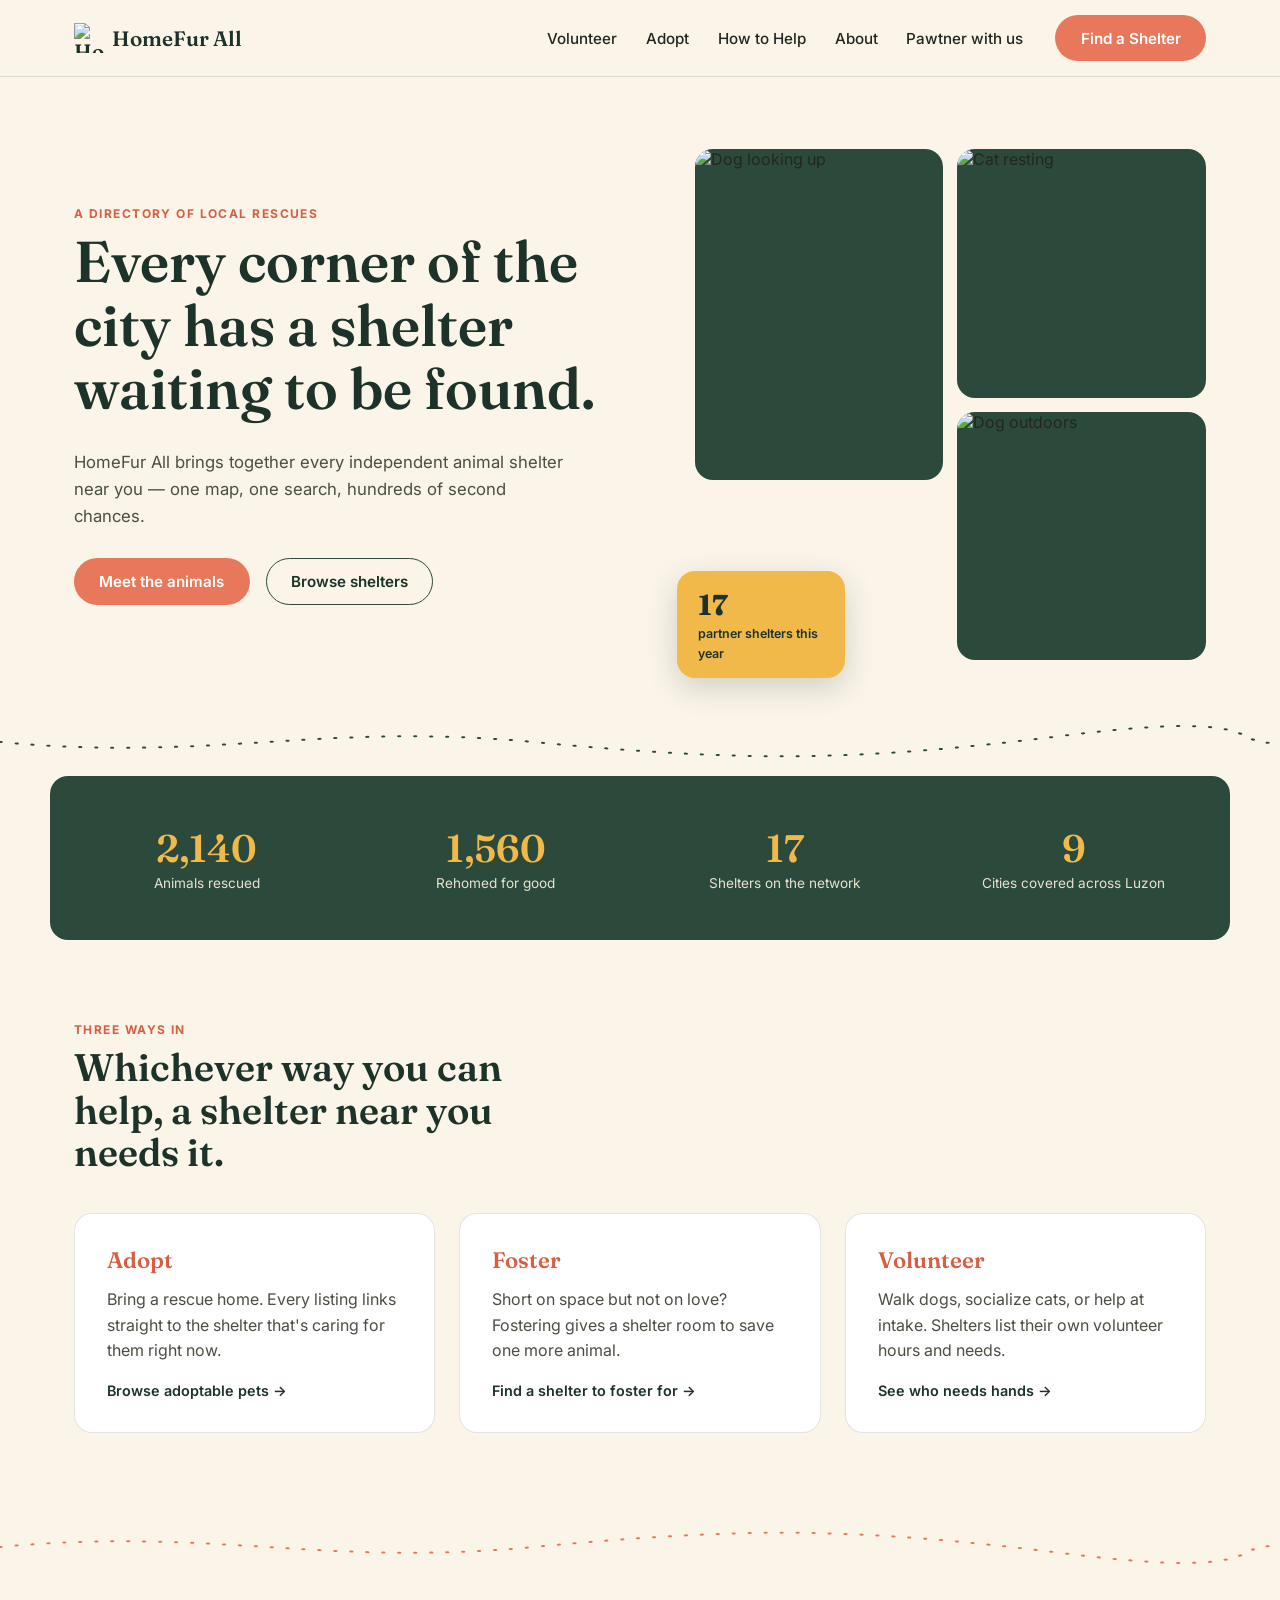
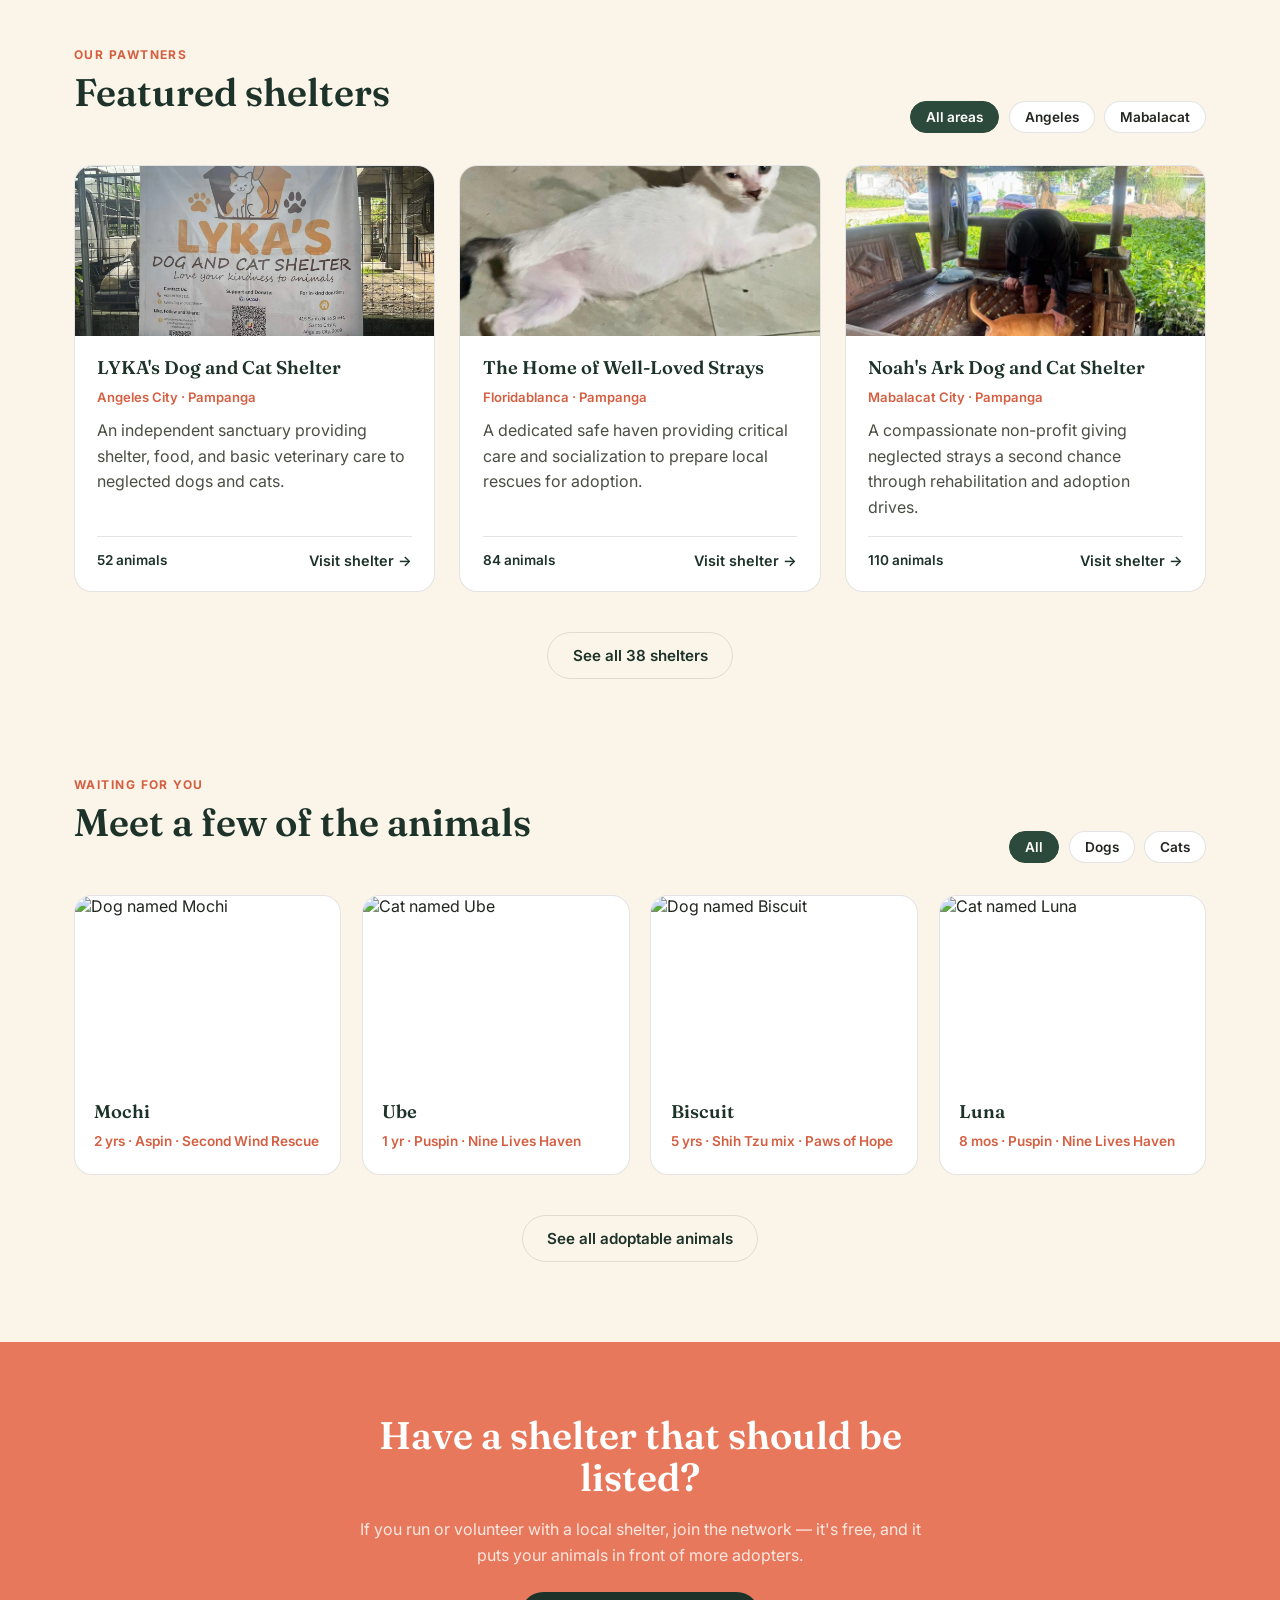
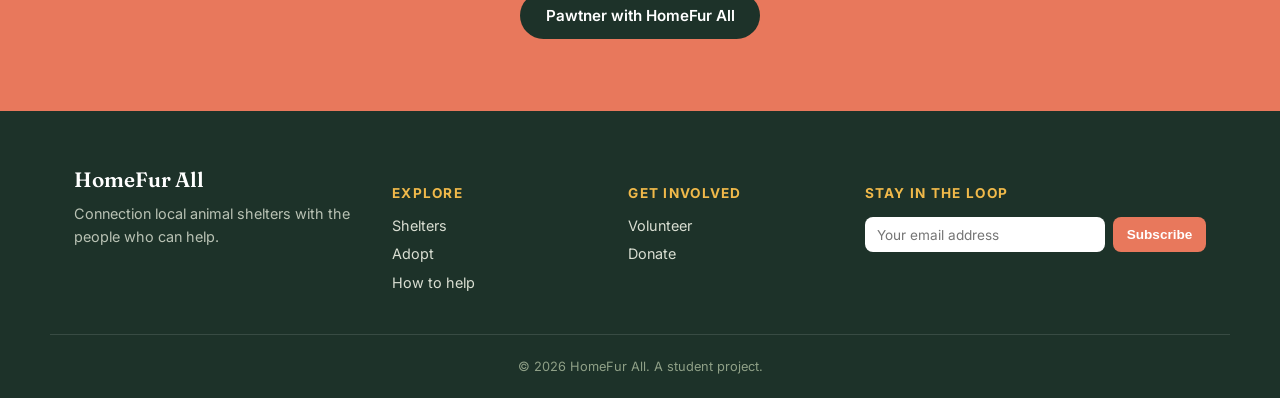
==== index.html @ ef82d1a8 "update featured shelter images in landing page" ====
<!DOCTYPE html>
<html lang="en">
<head>
<meta charset="UTF-8">
<meta name="viewport" content="width=device-width, initial-scale=1.0">
<title>HomeFur All — Find Local Animal Shelters</title>
<link rel="icon" type="image/png" sizes="32x32" href="images/logo-icon.png">
<link rel="shortcut icon" href="images/logo-icon.png">
<link rel="apple-touch-icon" href="images/logo-icon.png">
<link rel="stylesheet" href="css/base.css">
<link rel="preconnect" href="https://fonts.googleapis.com">
<link rel="preconnect" href="https://fonts.gstatic.com" crossorigin>
<link href="https://fonts.googleapis.com/css2?family=Fraunces:opsz,wght@9..144,400;9..144,500;9..144,600;9..144,700&family=Inter:wght@400;500;600;700&display=swap" rel="stylesheet">
</head>
<body>

<header class="site-header">
  <div class="wrap header-inner">
    <a href="#" class="logo">
      <span class="logo-mark">
        <img src="images/logo-icon.png" alt="HomeFur All logo" width="30" height="30">
      </span>
      HomeFur All
    </a>
    <nav class="main-nav" id="main-nav" aria-label="Main">
      <a href="volunteer.html">Volunteer</a>
      <a href="#pets">Adopt</a>
      <a href="#help">How to Help</a>
      <a href="#about">About</a>
      <a href="partner.html">Pawtner with us</a>
      <a href="#shelters" class="btn btn-primary nav-cta-mobile">Find a Shelter</a>
    </nav>
    <a href="#shelters" class="btn btn-primary nav-cta">Find a Shelter</a>
    <button class="nav-toggle" id="nav-toggle" type="button"
            aria-label="Toggle menu" aria-expanded="false" aria-controls="main-nav">
      <span></span><span></span><span></span>
    </button>
  </div>
</header>
<main>

  <section class="hero">
    <div class="wrap hero-inner">
      <div class="hero-copy">
        <p class="eyebrow">A directory of local rescues</p>
        <h1>Every corner of the city has a shelter waiting to be found.</h1>
        <p class="hero-sub">HomeFur All brings together every independent animal shelter near you — one map, one search, hundreds of second chances.</p>
        <div class="hero-actions">
          <a href="#pets" class="btn btn-primary">Meet the animals</a>
          <a href="#shelters" class="btn btn-ghost">Browse shelters</a>
        </div>
      </div>
      <div class="hero-art">
        <div class="art-tile tile-a">
          <img src="images/landing/dog-tilea.jpeg" alt="Dog looking up">
        </div>
        <div class="art-tile tile-b">
          <img src="images/landing/cat-tileb.jpeg" alt="Cat resting">
        </div>
        <div class="art-tile tile-c">
          <img src="images/landing/dog-tilec.jpeg" alt="Dog outdoors">
        </div>
        <div class="stat-chip">
          <strong>17</strong>
          <span>partner shelters this year</span>
        </div>
      </div>
    </div>
  </section>

    <div class="leash-divider" aria-hidden="true">
        <svg viewBox="0 0 1200 60" preserveAspectRatio="none">
            <path d="M0 30 C 200 60, 300 0, 500 30 S 800 60, 1000 20 S 1150 40, 1200 30"
                stroke="#2C4A3B" stroke-width="3" fill="none"
                stroke-dasharray="1 14" stroke-linecap="round"/>
        </svg>
    </div>

    <section class="stats">
    <div class="stats-grid">
      <div class="stat">
        <span class="stat-num">2,140</span>
        <span class="stat-label">Animals rescued</span>
      </div>
      <div class="stat">
        <span class="stat-num">1,560</span>
        <span class="stat-label">Rehomed for good</span>
      </div>
      <div class="stat">
        <span class="stat-num">17</span>
        <span class="stat-label">Shelters on the network</span>
      </div>
      <div class="stat">
        <span class="stat-num">9</span>
        <span class="stat-label">Cities covered across Luzon</span>
      </div>
    </div>
  </section>
  
  <section id="help" class="help">
    <div class="wrap">
      <p class="eyebrow">Three ways in</p>
      <h2>Whichever way you can help, a shelter near you needs it.</h2>
      <div class="help-grid">
        <article class="help-card">
          <span class="help-num">Adopt</span>
          <p>Bring a rescue home. Every listing links straight to the shelter that's caring for them right now.</p>
          <a href="#pets" class="link-arrow">Browse adoptable pets →</a>
        </article>
        <article class="help-card">
          <span class="help-num">Foster</span>
          <p>Short on space but not on love? Fostering gives a shelter room to save one more animal.</p>
          <a href="#shelters" class="link-arrow">Find a shelter to foster for →</a>
        </article>
        <article class="help-card">
          <span class="help-num">Volunteer</span>
          <p>Walk dogs, socialize cats, or help at intake. Shelters list their own volunteer hours and needs.</p>
          <a href="#shelters" class="link-arrow">See who needs hands →</a>
        </article>
      </div>
    </div>
  </section>

    <div class="leash-divider flip" aria-hidden="true">
    <svg viewBox="0 0 1200 60" preserveAspectRatio="none">
      <path d="M0 30 C 200 60, 300 0, 500 30 S 800 60, 1000 20 S 1150 40, 1200 30"
            stroke="#E8785C" stroke-width="3" fill="none"
            stroke-dasharray="1 14" stroke-linecap="round"/>
    </svg>
  </div>
    <section id="shelters" class="shelters">
    <div class="wrap">
      <div class="section-head">
        <div>
          <p class="eyebrow">Our Pawtners</p>
          <h2>Featured shelters</h2>
        </div>
        <div class="filter-pills">
          <button class="pill active" type="button">All areas</button>
          <button class="pill" type="button">Angeles</button>
          <button class="pill" type="button">Mabalacat</button>
        </div>
      </div>

      <div class="shelter-grid">
        <article class="shelter-card">
          <img src="images/shelter/shelter-lykas.jpg" alt="LYKA's Dog and Cat Shelter Tarp">
          <div class="shelter-body">
            <h3>LYKA's Dog and Cat Shelter</h3>
            <p class="shelter-loc">Angeles City · Pampanga</p>
            <p>An independent sanctuary providing shelter, food, and basic veterinary care to neglected dogs and cats.</p>
            <div class="shelter-meta">
              <span>52 animals</span>
              <a href="https://www.facebook.com/lykasdogandcatshelter" class="link-arrow" target="_blank">Visit shelter →</a>
            </div>
          </div>
        </article>
        <article class="shelter-card">
          <img src="images/shelter/shelter-hows.jpg" alt="Cat at Home of Well-Love Strays">
          <div class="shelter-body">
            <h3>The Home of Well-Loved Strays</h3>
            <p class="shelter-loc">Floridablanca · Pampanga</p>
            <p>A dedicated safe haven providing critical care and socialization to prepare local rescues for adoption.</p>
            <div class="shelter-meta">
              <span>84 animals</span>
              <a href="https://facebook.com/thehowsph/" class="link-arrow" target="_blank">Visit shelter →</a>
            </div>
          </div>
        </article>
        <article class="shelter-card">
          <img src="images/shelter/shelter-noahs-ark.jpeg" alt="Dog eating at Noah's Ark Shelter">
          <div class="shelter-body">
            <h3>Noah's Ark Dog and Cat Shelter</h3>
            <p class="shelter-loc">Mabalacat City · Pampanga</p>
            <p>A compassionate non-profit giving neglected strays a second chance through rehabilitation and adoption drives.</p>
            <div class="shelter-meta">
              <span>110 animals</span>
              <a href="https://facebook.com/Noahsarkdogandcatshelter/" class="link-arrow" target="_blank">Visit shelter →</a>
            </div>
          </div>
        </article>
      </div>
      <a href="shelters.html" class="btn btn-outline see-all">See all 38 shelters</a>
    </div>
  </section>
  <section id="pets" class="pets">
    <div class="wrap">
      <div class="section-head">
        <div>
          <p class="eyebrow">Waiting for you</p>
          <h2>Meet a few of the animals</h2>
        </div>
        <div class="filter-pills">
          <button class="pill active" type="button">All</button>
          <button class="pill" type="button">Dogs</button>
          <button class="pill" type="button">Cats</button>
        </div>
      </div>

      <div class="pet-grid">
        <article class="pet-card">
          <img src="images/landing/adopt1-mochi.jpeg" alt="Dog named Mochi">
          <div class="pet-body">
            <h3>Mochi</h3>
            <p>2 yrs · Aspin · Second Wind Rescue</p>
          </div>
        </article>
        <article class="pet-card">
          <img src="images/landing/adopt2-ube.jpeg" alt="Cat named Ube">
          <div class="pet-body">
            <h3>Ube</h3>
            <p>1 yr · Puspin · Nine Lives Haven</p>
          </div>
        </article>
        <article class="pet-card">
          <img src="images/landing/adopt3-biscuit.jpeg" alt="Dog named Biscuit">
          <div class="pet-body">
            <h3>Biscuit</h3>
            <p>5 yrs · Shih Tzu mix · Paws of Hope</p>
          </div>
        </article>
        <article class="pet-card">
          <img src="images/landing/adopt4-luna.jpeg" alt="Cat named Luna">
          <div class="pet-body">
            <h3>Luna</h3>
            <p>8 mos · Puspin · Nine Lives Haven</p>
          </div>
        </article>
      </div>
      <a href="#" class="btn btn-outline see-all">See all adoptable animals</a>
    </div>
  </section>

  <section id="about" class="cta-band">
    <div class="wrap cta-inner">
      <h2>Have a shelter that should be listed?</h2>
      <p>If you run or volunteer with a local shelter, join the network — it's free, and it puts your animals in front of more adopters.</p>
      <a href="partner.html" class="btn btn-primary">Pawtner with HomeFur All</a>
    </div>
  </section>
</main>

<footer class="site-footer">
  <div class="wrap footer-inner">
    <div class="footer-brand">
      <span class="logo">HomeFur All</span>
      <p>Connection local animal shelters with the people who can help.</p>
    </div>
    <div class="footer-col">
      <h4>Explore</h4>
      <a href="#shelters">Shelters</a>
      <a href="#pets">Adopt</a>
      <a href="help">How to help</a>
    </div>
    <div class="footer-col">
      <h4>Get involved</h4>
      <a href="volunteer.html">Volunteer</a>
      <a href="volunteer.html">Donate</a>
    </div>
    <div class="footer-col">
      <h4>Stay in the loop</h4>
      <form class="newsletter">
        <input type="email" placeholder="Your email address" aria-label="Email address" required>
        <button type="submit">Subscribe</button>
      </form>
    </div>
  </div>
  <div class="wrap footer-bottom">
    <span>© 2026 HomeFur All. A student project.</span>
  </div>
</footer>
<script src="js/main.js"></script>
</body>
</html>
---- css/base.css ----
/* ==========================================================================
   HomeFur All — base.css
   --------------------------------------------------------------------------
   Shared foundations used on every page.
   1. Design tokens (colors, fonts, sizes)
   2. Base / reset
   ========================================================================== */

/* ---- 1. Design tokens ---- */
:root {
  --moss: #2C4A3B;
  --sand-light: #FAF5E8;
  --coral: #E8785C;
  --ink: #232620;
  --ink-soft: #4A4E43;
  --moss-deep: #1D3229;
  --coral-deep: #D45F42;
  --butter: #F0B94A;
  --line: rgba(35, 38, 32, 0.12);
  --radius: 18px;
  --font-display: "Fraunces", serif;
  --font-body: "Inter", sans-serif;
}

/* ---- 2. Base / reset ---- */
*,
*::before,
*::after {
    box-sizing: border-box; /* Makes padding/borders count inside an element's width */
}

/* Elements with the hidden attribute stay hidden even if a class sets display */
[hidden] {
  display: none !important;
}

body {
    margin: 0;
    font-family: var(--font-body);
    color: var(--ink);
    background: var(--sand-light);
}

img {
    display: block;
    max-width: 100%;
}

a {
    color: inherit;
    text-decoration: none;
}

/* Center content container */
.wrap {
    max-width: 1180px;
    margin: 0 auto;
    padding: 0 24px;
}

/* ---- 3. Typography ---- */
h1, h2, h3 {
    font-family: var(--font-display);
    color: var(--moss-deep);
    margin: 0 0 .5em;
    line-height: 1.1;
}

h1 { font-size: clamp(2.2rem, 5vw, 3.6rem); font-weight: 600; }
h2 { font-size: clamp(1.7rem, 3vw, 2.4rem); font-weight: 600; }
h3 { font-size: 1.15rem; font-weight: 600; }

p {
    margin: 0 0 1em;
    line-height: 1.6;
    color: var(--ink-soft);
}

.eyebrow {
    margin: 0 0 .6em;
    font-family: var(--font-body);
    font-size: .75rem;
    font-weight: 700;
    letter-spacing: .12em;
    text-transform: uppercase;
    color: var(--coral-deep)
}

/* Visible outline when tabbing with a keyboard, for accessibility */
:focus-visible {
    outline: 3px solid var(--coral);
    outline-offset: 3px;
}

/* ---- 4. Buttons ---- */
.btn {
    display: inline-flex;
    align-items: center;
    justify-content: center;
    padding: .85em 1.6em;
    border: 1.5px solid transparent;
    border-radius: 999px;
    font-family: inherit;
    font-size: .95rem;
    font-weight: 600;
    cursor: pointer;
    transition: transform .15s ease, background .15s ease;
}

/* Filled coral - main CTA */
.btn-primary {
    background: var(--coral);
    color: #fff;
}
.btn-primary:hover {
    background: var(--coral-deep);
    transform: translateY(-2px);
}

/* Outlined green - secondary action */
.btn-ghost {
    border-color: var(--moss);
    color: var(--moss-deep);
}
.btn-ghost:hover {
    background: var(--moss);
    color: #fff;
}

/* Subtle outline, for grids like "See all shelters" */
.btn-outline {
    display: flex;
    width: fit-content;
    margin: 2.5rem auto 0;
    border-color: var(--line);
    color: var(--moss-deep);
}
.btn-outline:hover {
    border-color: var(--moss);
    background: #fff;
}

/* ---- 5. Header & navigation */
.site-header {
    position: sticky;
    top: 0;
    z-index: 50;
    background: rgba(250, 245, 232, 0.9);
    backdrop-filter: blur(8px);
    border-bottom: 1px solid var(--line);
}
.header-inner {
    display: flex;
    align-items: center;
    gap: 2rem;
    height: 76px;
}

.logo {
    display: flex;
    align-items: center;
    gap: .5rem;
    margin-right: auto;
    font-family: var(--font-display);
    font-size: 1.3rem;
    font-weight: 600;
    color: var(--moss-deep);
}
.main-nav {
    display: flex;
    gap: 1.8rem;
}
.main-nav a {
    font-weight: 500;
    font-size: .95rem;
    color: var(--ink);
}
.main-nav a:hover {
    color: var(--coral-deep);
}

/* Mobile CTA button hamburger */
.nav-cta-mobile {
    display: none;
}
.nav-toggle {
    display: none;
    background: none;
    border: none;
    cursor: pointer;
    padding: 8px;
    position: relative;
    z-index: 60;
}
.nav-toggle span {
    display: block;
    width: 22px;
    height: 2px;
    background: var(--ink);
    margin: 4px 0;
    transition: transform .25s ease, opacity .2s ease;
}

/* Hamburger animation */
.nav-toggle.is-active span:nth-child(1) {
    transform: translateY(6px) rotate(45deg);
}
.nav-toggle.is-active span:nth-child(2) { opacity: 0; }
.nav-toggle.is-active span:nth-child(3) {
    transform: translateY(-6px) rotate(-45deg);
}

/* 6. Hero */
.hero { padding: 4.5rem 0 3rem; }

.hero-inner {
    display: grid;
    grid-template-columns: 1.05fr .95fr;
    gap: 3.5rem;
    align-items: center;
}
.hero-sub {
    max-width: 46ch;
    font-size: 1.05rem;
}
.hero-actions {
    display: flex;
    gap: 1rem;
    margin-top: 1.8rem;
    flex-wrap: wrap;
}

/* Photo collage grid design */
.hero-art {
    position: relative;
    display: grid;
    grid-template-columns: 1fr 1fr;
    gap: 14px;
}
.art-tile {
    overflow: hidden;
    border-radius: var(--radius);
    background: var(--moss);
}
.art-tile img {
    width: 100%;
    height: 100%;
    object-fit: cover;
}

.tile-a {
    grid-column: 1 / 2;
    grid-row: 1 / 3;
    aspect-ratio: 3 / 4;
}
.tile-b, .tile-c { aspect-ratio: 1 / 1; }

.stat-chip {
    position: absolute;
    left: -18px;
    bottom: -18px;
    max-width: 168px;
    padding: 1rem 1.3rem;
    background: var(--butter);
    border-radius: var(--radius);
    box-shadow: 0 10px 30px rgba(35, 38, 32, 0.18);
}
.stat-chip strong {
    display: block;
    font-family: var(--font-display);
    font-size: 1.8rem;
    color: var(--moss-deep)
}
.stat-chip span {
    font-size: .78rem;
    font-weight: 600;
    color: var(--moss-deep);
}

/* ---- 7. Leash divider */
.leash-divider {
    padding: 14px 0;
    line-height: 0;
}
.leash-divider svg {
    width: 100%;
    height: 40px;
}
.leash-divider.flip svg {
    transform: scaleY(-1);
}

/* ---- 8. Stats band */
.stats {
    max-width: 1180px;
    margin: 0 auto;
    padding: 3rem 24px;
    border-radius: var(--radius);
    background: var(--moss);
}
.stats-grid {
    display: grid;
    grid-template-columns: repeat(4, 1fr);
    gap: 1.5rem;
    text-align: center;
}
.stat-num {
    display: block;
    font-family: var(--font-display);
    font-weight: 600;
    color: var(--butter);
    font-size: clamp(1.8rem, 3vw, 2.6rem);
}
.stat-label { font-size: .85rem; color: #E8E2CF }

/* ---- 9. How to help ---- */
.help { padding: 5rem 0 }
.help h2 { max-width: 20ch; }

.help-grid {
    display: grid;
    grid-template-columns: repeat(3, 1fr);
    gap: 1.5rem;
    margin-top: 2.5rem;
}
.help-card {
    padding: 2rem;
    background: #fff;
    border: 1px solid var(--line);
    border-radius: var(--radius);
}

.help-num {
    display: inline-block;
    margin-bottom: .8rem;
    font-family: var(--font-display);
    font-size: 1.4rem;
    font-weight: 600;
    color: var(--coral-deep);
}
.link-arrow {
    font-weight: 600;
    font-size: .9rem;
    color: var(--moss-deep)
}
.link-arrow:hover { color:var(--coral-deep); }

/* ---- 10. Section headers & filter pills ---- */
.section-head {
    display: flex;
    flex-wrap: wrap;
    justify-content: space-between;
    align-items: flex-end;
    gap: 1rem;
    margin-bottom: 2rem;
}

.filter-pills {
    display: flex;
    flex-wrap: wrap;
    gap: .6rem;
}
.pill {
    padding: .5em 1.1em;
    background: #fff;
    border: 1.5px solid var(--line);
    border-radius: 999px;
    font-family: inherit;
    font-size: .85rem;
    font-weight: 600;
    color: var(--ink);
    cursor: pointer;
}
.pill.active {
    background: var(--moss);
    border-color: var(--moss);
    color: #fff;
}

/* ---- 11. Shelter cards ---- */
.shelters { padding: 4rem 0 }
.shelter-grid {
    display: grid;
    grid-template-columns: repeat(3, 1fr);
    gap: 1.5rem;
}
.shelter-card {
    overflow: hidden;
    background: #fff;
    border: 1px solid var(--line);
    border-radius: var(--radius);
    transition: transform .2s ease, box-shadow .2s ease;
    display: flex;
    flex-direction: column;
}
.shelter-card img { 
    width: 100%; 
    height: 170px;
    object-fit: cover; 
}
.shelter-card:hover {
    transform: translateY(-4px);
    box-shadow: 0 12px 24px rgba(35, 38, 32, 0.12);
}

.shelter-body {
    padding: 1.4rem;
    display: flex;
    flex-direction: column;
    height: 100%;
}
.shelter-loc {
    margin-bottom: .6rem;
    font-size: .82rem;
    font-weight: 600;
    color: var(--coral-deep)
}
.shelter-meta {
    display: flex;
    justify-content: space-between;
    align-items: center;
    margin-top: auto;
    padding-top: .9rem;
    border-top: 1px solid var(--line);
    font-size: .85rem;
    font-weight: 600;
    color: var(--moss-deep);
}

/* ---- 12. Pet cards */
.pets { padding: 2rem 0 5rem; }
.pet-grid {
    display: grid;
    grid-template-columns: repeat(4, 1fr);
    gap: 1.3rem;
}
.pet-card {
    overflow: hidden;
    background: #fff;
    border: 1px solid var(--line);
    border-radius: var(--radius);
    transition: transform .2s ease, box-shadow .2s ease;
}
.pet-card img { 
    width: 100%;
    height: 190px; 
    object-fit: cover; 
}
.pet-card:hover {
    transform: translateY(-4px);
    box-shadow: 0 12px 24px rgba(35, 38, 32, 0.12);
}
.pet-body { padding: 1rem 1.2rem 1.3rem; }
.pet-body p { 
    margin: 0; 
    font-size: .85rem;
    color: var(--coral-deep);
    font-weight: 600;
}

/* ---- 13. CTA band */
.cta-band {
    padding: 4.5rem 0;
    background: var(--coral);
}
.cta-inner {
    max-width: 640px;
    margin: 0 auto;
    text-align: center;
}
.cta-inner {
    max-width: 640px;
    margin: 0 auto;
    text-align: center;
}
.cta-inner h2 { color: #fff; }
.cta-inner p { color: #FCE8E1; }
.cta-inner .btn-primary {
    margin-top: .5rem;
    background: var(--moss-deep);
}
.cta-inner .btn-primary:hover { background-color: var(--moss); }

/* ---- 14. Footer ---- */
.site-footer {
    padding: 3.5rem 0 1.5rem;
    background: var(--moss-deep);
    color: #E8E2CF;
}
.footer-inner {
    display: grid;
    grid-template-columns: 1.4fr 1fr 1fr 1.3fr;
    gap: 2rem;
    padding-bottom: 2rem;
    border-bottom: 1px solid rgba(255, 255, 255, 0.12);
}

.footer-brand .logo { color: #fff }
.footer-brand p {
    margin-top: .6rem;
    font-size: .9rem;
    color: #B9C2B4;
}

.footer-col h4 {
    margin-bottom: 1rem;
    font-size: .85rem;
    text-transform: uppercase;
    letter-spacing: .08rem;
    color: var(--butter)
}

.footer-col a {
    display: block;
    margin-bottom: .7rem;
    font-size: .9rem;
    color: #D9DED2;
}
.footer-col a:hover { color: #fff; }

.newsletter {
    display: flex;
    gap: .5rem;
}
.newsletter input {
    flex: 1;
    padding: .7em .9em;
    border: none;
    border-radius: 8px;
    font-family: var(--font-body);
    font-size: .85rem;
}
.newsletter button {
    background: var(--coral);
    color: #fff;
    border: none;
    border-radius: 8px;
    padding: .7em 1em;
    font-weight: 600;
    font-size: .85rem;
    cursor: pointer;
}

.footer-bottom {
    padding-top: 1.5rem;
    font-size: .8rem;
    color: #8FA087;
    text-align: center;
}

/* ---- 15. Responsiveness ---- */
@media (max-width: 1024px) {
    .footer-inner {
        grid-template-columns: 1fr 1fr;
    }

    .shelter-grid .pet-grid {
        grid-template-columns: repeat(2, 1fr);
    }
    .header-inner { gap: 1rem; }
    .logo { font-size: 1.15rem; white-space: nowrap; }
    .main-nav { gap: 1.1rem; }
    .main-nav a { font-size: .85rem; white-space: nowrap; }
    .nav-cta { 
        padding: .7em 1.2em; 
        font-size: .85rem;
        white-space: nowrap; 
    }
}

@media (max-width: 860px) {
    .hero-inner {
        grid-template-columns: 1fr;
    }
    .stats-grid {
        grid-template-columns: repeat(2, 1fr);
        row-gap: 2rem;
    }
    .help-grid {
        grid-template-columns: 1fr;
    }
    .header-inner { gap: .6rem; }
    .logo {
        font-size: 1rem;
        gap: .4rem;
    }
    .logo-mark img {
        width: 26px;
        height: 26px;
    }
    .main-nav { gap: .8rem; }
    .main-nav a { font-size: .78rem; }
    .nav-cta { 
        padding: .65em 1em;
        font-size: .78rem;
    }
}

@media (max-width: 640px) {
    .nav-cta { display: none; }
    .nav-toggle { display: block; }

    .shelter-grid { grid-template-columns: 1fr; }
    .pet-grid { grid-template-columns: 1fr 1fr; }

    .section-head {
        flex-direction: column;
        align-items: flex-start;
    }
    .stat-chip {
        position: static;
        max-width: none;
        margin-top: 14px;
    }
    /* Mobile dropdown menu */
    .main-nav {
        position: fixed;
        top: 76px;
        left: 0;
        right: 0;
        z-index: 55;
        display: flex;
        flex-direction: column;
        gap: 0;
        padding: .5rem 24px 1.75rem;
        background: rgba(250, 245, 232, 0.92);
        backdrop-filter: blur(10px);
        border-bottom: 1px solid var(--line);
        border-radius: 0 0 var(--radius) var(--radius);
        box-shadow: 0 16px 30px rgba(35, 38, 32, 0.12);
        opacity: 0;
        visibility: hidden;
        transform: translateY(40px);
        transition: transform .3s ease, opacity .3s ease, visibility .3s;
    }
    .main-nav.is-open {
        opacity: 1;
        visibility: visible;
        transform: translateY(0);
    }
    .main-nav a {
        padding: 1.1rem 0;
        font-size: 1.15rem;
        border-bottom: 1px solid var(--line);
    }

    .main-nav a.nav-cta-mobile {
        display: inline-flex;
        margin-top: 1.5rem;
        color: #fff;
    }

    body.nav-open { overflow: hidden }
}

@media (max-width: 480px) {
    .hero-art { grid-template-columns: 1fr; }
    .tile-a {
        grid-column: auto;
        grid-row: auto;
    }
    .tile-a, .tile-b, .tile-c { aspect-ratio: 16 / 10; }
    .footer-inner { grid-template-columns: 1fr; }
}

/* ---- 16. Print & reduced motion ---- */
@media print {
    .site-header,
    .nav-toggle,
    .newsletter {
        display: none;
    }

    body {
        background: #fff;
        color: #000;
    }
}

@media (prefers-reduced-motion: reduce) {
    html {
        scroll-behavior: auto;
    }
    .btn {
        transition: none;
    }
}
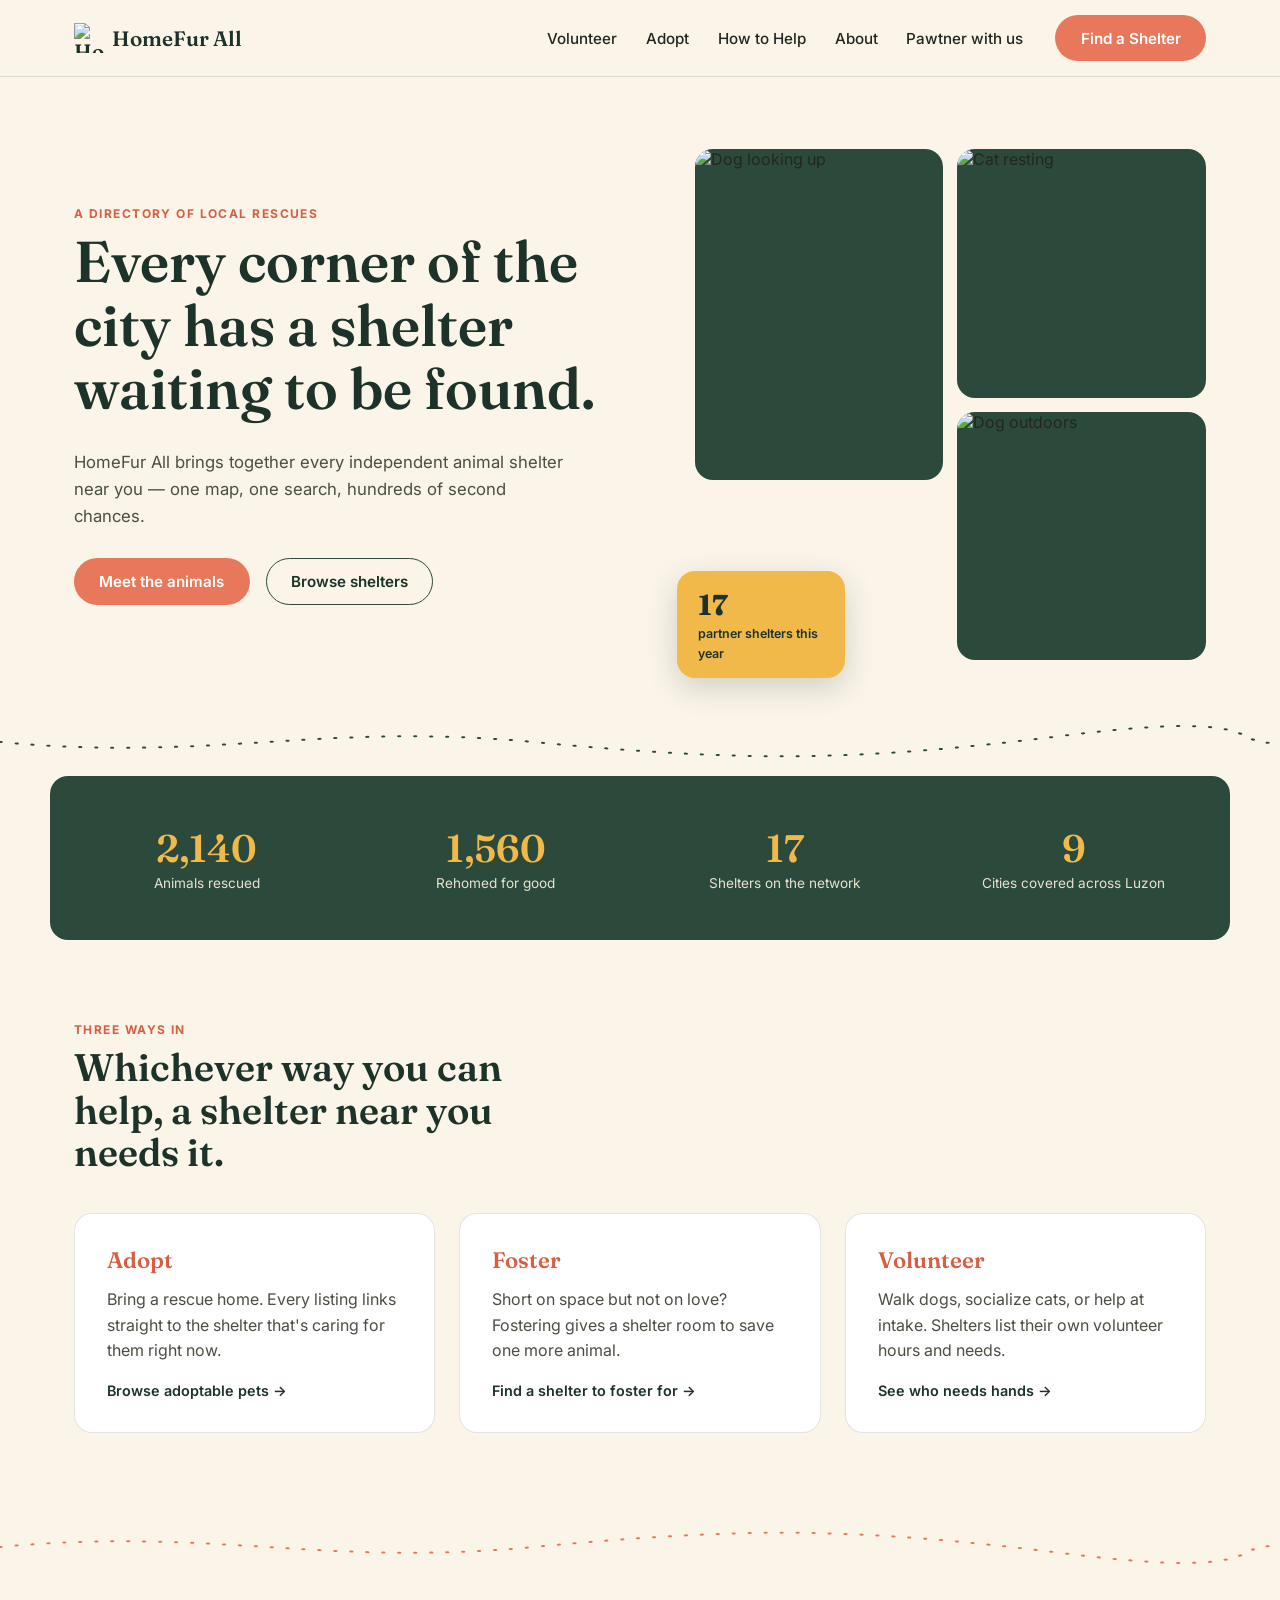
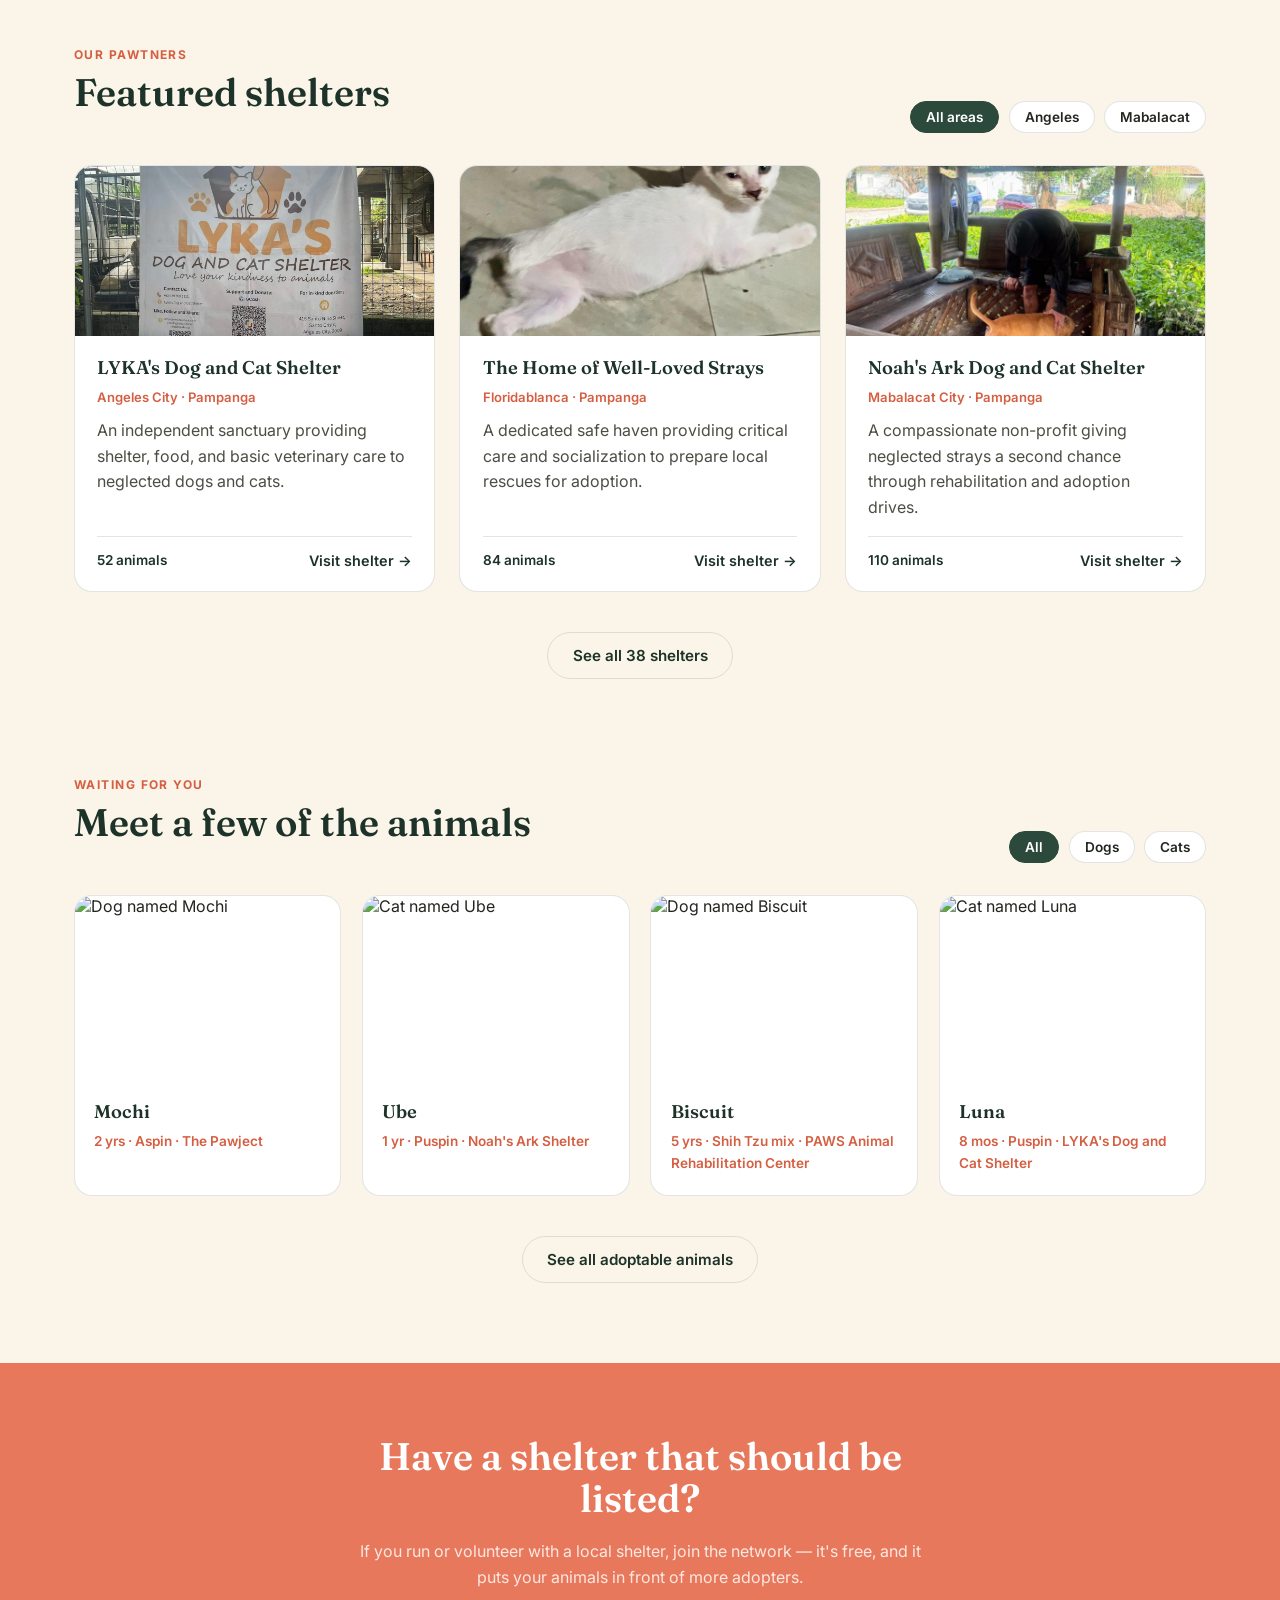
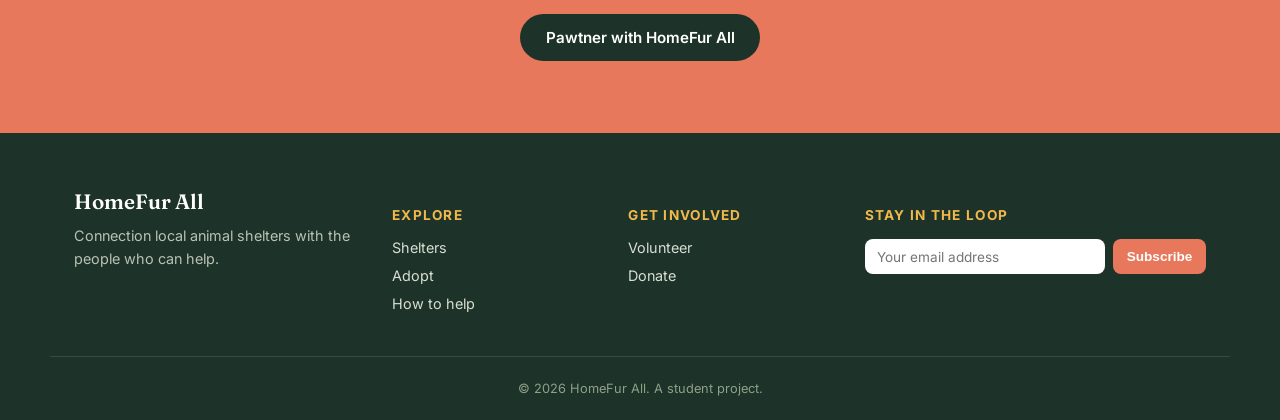
==== commit 2f006083: "update placeholder shelter names" ====
--- a/index.html
+++ b/index.html
@@ -202,32 +202,32 @@
           <img src="images/landing/adopt1-mochi.jpeg" alt="Dog named Mochi">
           <div class="pet-body">
             <h3>Mochi</h3>
-            <p>2 yrs · Aspin · Second Wind Rescue</p>
+            <p>2 yrs · Aspin · The Pawject</p>
           </div>
         </article>
         <article class="pet-card">
           <img src="images/landing/adopt2-ube.jpeg" alt="Cat named Ube">
           <div class="pet-body">
             <h3>Ube</h3>
-            <p>1 yr · Puspin · Nine Lives Haven</p>
+            <p>1 yr · Puspin · Noah's Ark Shelter</p>
           </div>
         </article>
         <article class="pet-card">
           <img src="images/landing/adopt3-biscuit.jpeg" alt="Dog named Biscuit">
           <div class="pet-body">
             <h3>Biscuit</h3>
-            <p>5 yrs · Shih Tzu mix · Paws of Hope</p>
+            <p>5 yrs · Shih Tzu mix · PAWS Animal Rehabilitation Center</p>
           </div>
         </article>
         <article class="pet-card">
           <img src="images/landing/adopt4-luna.jpeg" alt="Cat named Luna">
           <div class="pet-body">
             <h3>Luna</h3>
-            <p>8 mos · Puspin · Nine Lives Haven</p>
-          </div>
-        </article>
-      </div>
-      <a href="#" class="btn btn-outline see-all">See all adoptable animals</a>
+            <p>8 mos · Puspin · LYKA's Dog and Cat Shelter</p>
+          </div>
+        </article>
+      </div>
+      <a href="adopt.html" class="btn btn-outline see-all">See all adoptable animals</a>
     </div>
   </section>
 
@@ -248,14 +248,14 @@
     </div>
     <div class="footer-col">
       <h4>Explore</h4>
-      <a href="#shelters">Shelters</a>
+      <a href="shelters.html">Shelters</a>
       <a href="#pets">Adopt</a>
-      <a href="help">How to help</a>
+      <a href="index.html#help">How to help</a>
     </div>
     <div class="footer-col">
       <h4>Get involved</h4>
-      <a href="volunteer.html">Volunteer</a>
-      <a href="volunteer.html">Donate</a>
+      <a href="volunteer.html#volunteer-form">Volunteer</a>
+      <a href="volunteer.html#donate">Donate</a>
     </div>
     <div class="footer-col">
       <h4>Stay in the loop</h4>
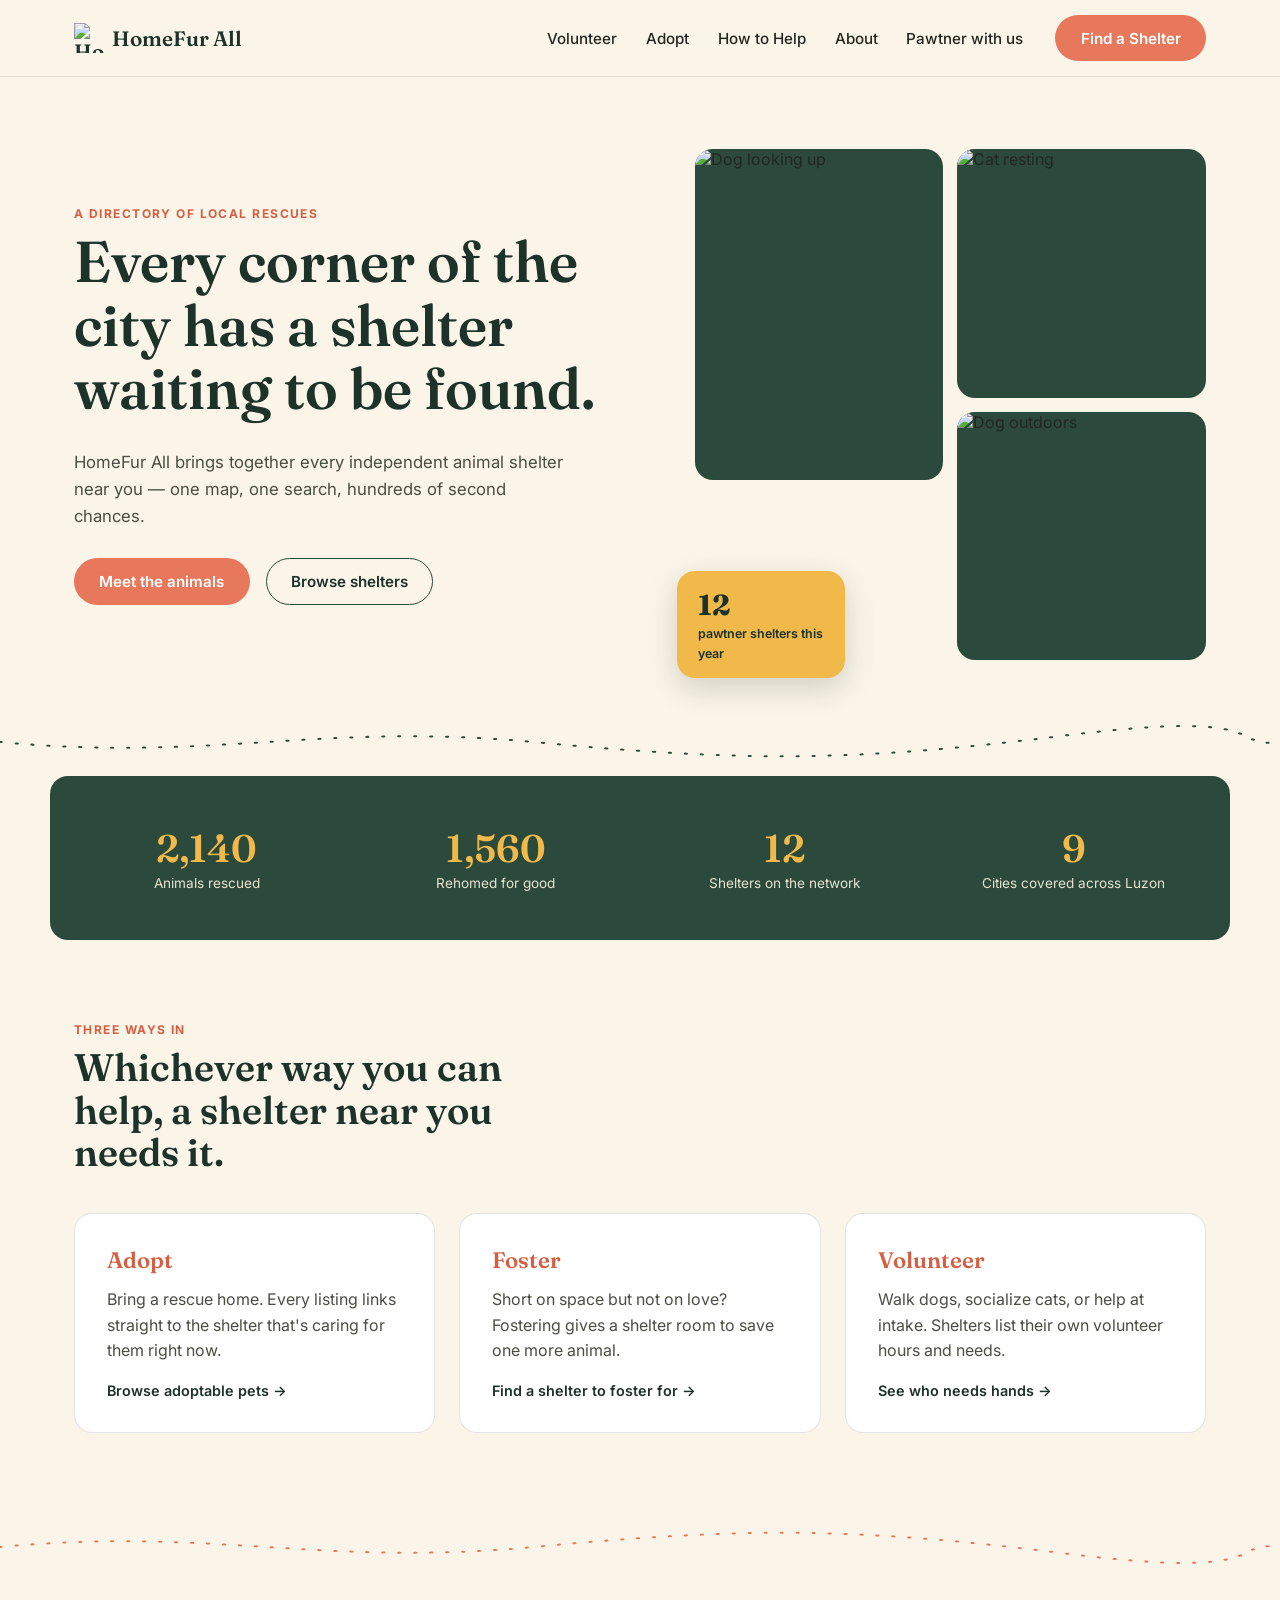
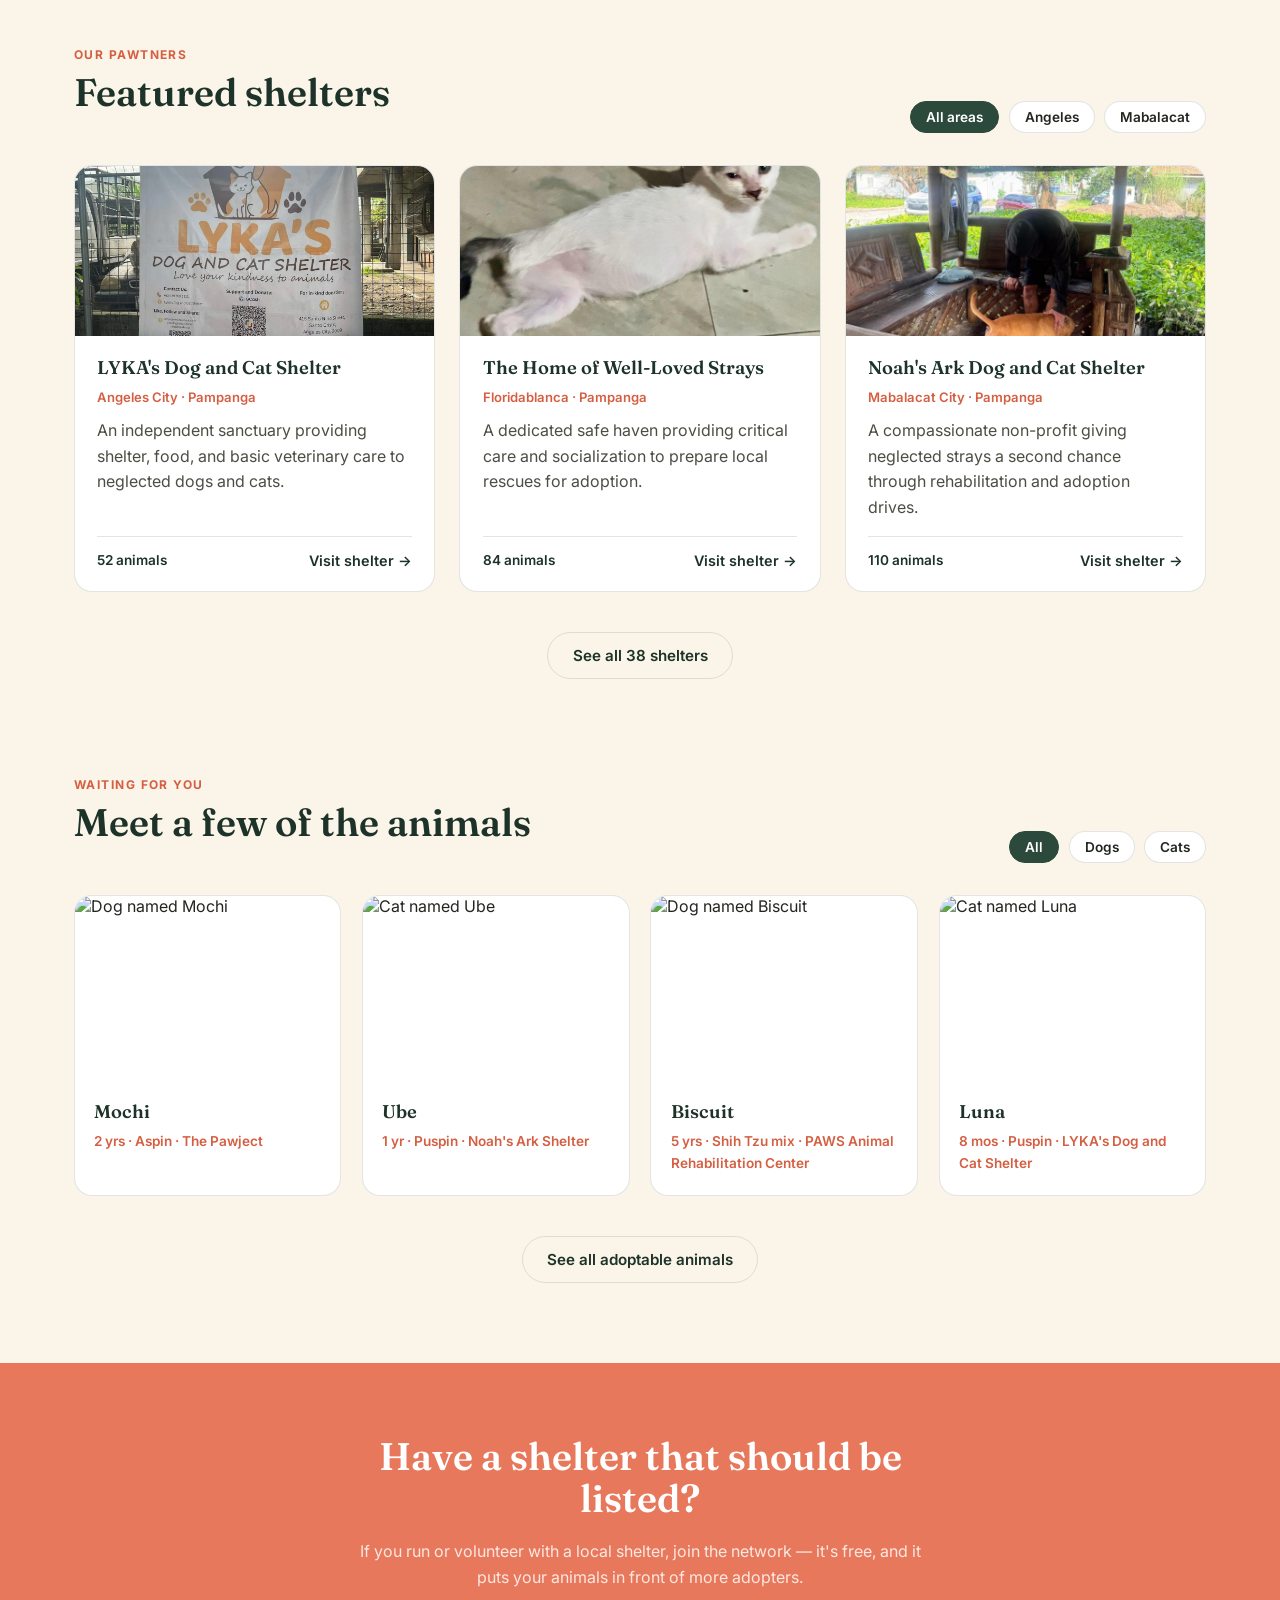
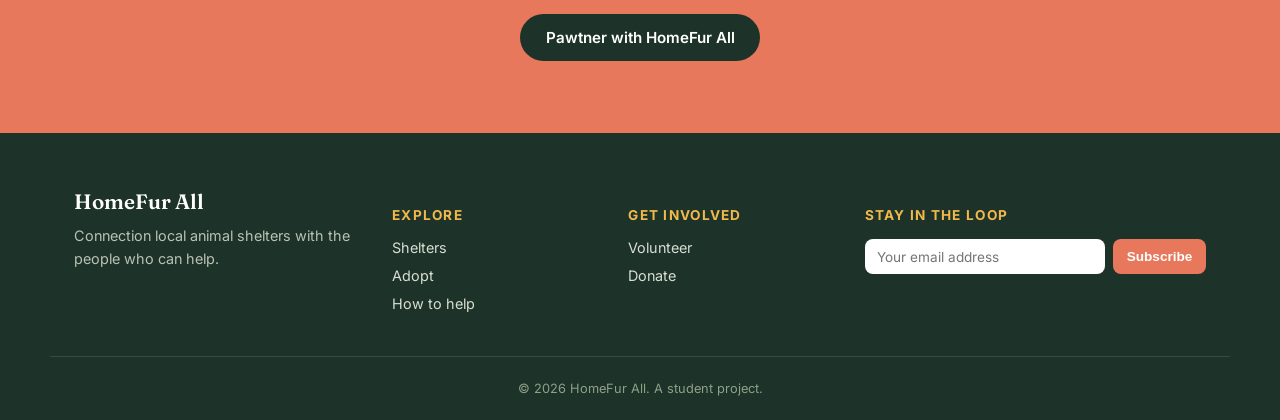
==== commit c028940a: "update shelter stats" ====
--- a/index.html
+++ b/index.html
@@ -28,9 +28,9 @@
       <a href="#help">How to Help</a>
       <a href="#about">About</a>
       <a href="partner.html">Pawtner with us</a>
-      <a href="#shelters" class="btn btn-primary nav-cta-mobile">Find a Shelter</a>
+      <a href="shelters.html" class="btn btn-primary nav-cta-mobile">Find a Shelter</a>
     </nav>
-    <a href="#shelters" class="btn btn-primary nav-cta">Find a Shelter</a>
+    <a href="shelters.html" class="btn btn-primary nav-cta">Find a Shelter</a>
     <button class="nav-toggle" id="nav-toggle" type="button"
             aria-label="Toggle menu" aria-expanded="false" aria-controls="main-nav">
       <span></span><span></span><span></span>
@@ -39,7 +39,7 @@
 </header>
 <main>
 
-  <section class="hero">
+  <section class="hero" id="about">
     <div class="wrap hero-inner">
       <div class="hero-copy">
         <p class="eyebrow">A directory of local rescues</p>
@@ -61,8 +61,8 @@
           <img src="images/landing/dog-tilec.jpeg" alt="Dog outdoors">
         </div>
         <div class="stat-chip">
-          <strong>17</strong>
-          <span>partner shelters this year</span>
+          <strong>12</strong>
+          <span>pawtner shelters this year</span>
         </div>
       </div>
     </div>
@@ -87,7 +87,7 @@
         <span class="stat-label">Rehomed for good</span>
       </div>
       <div class="stat">
-        <span class="stat-num">17</span>
+        <span class="stat-num">12</span>
         <span class="stat-label">Shelters on the network</span>
       </div>
       <div class="stat">
@@ -231,7 +231,7 @@
     </div>
   </section>
 
-  <section id="about" class="cta-band">
+  <section class="cta-band">
     <div class="wrap cta-inner">
       <h2>Have a shelter that should be listed?</h2>
       <p>If you run or volunteer with a local shelter, join the network — it's free, and it puts your animals in front of more adopters.</p>
--- a/css/base.css
+++ b/css/base.css
@@ -32,6 +32,16 @@
 /* Elements with the hidden attribute stay hidden even if a class sets display */
 [hidden] {
   display: none !important;
+}
+
+html {
+    scroll-behavior: smooth;
+}
+
+/* Adjust 80px to match actual header height */
+section[id],
+div[id] {
+  scroll-margin-top: 80px;
 }
 
 body {
